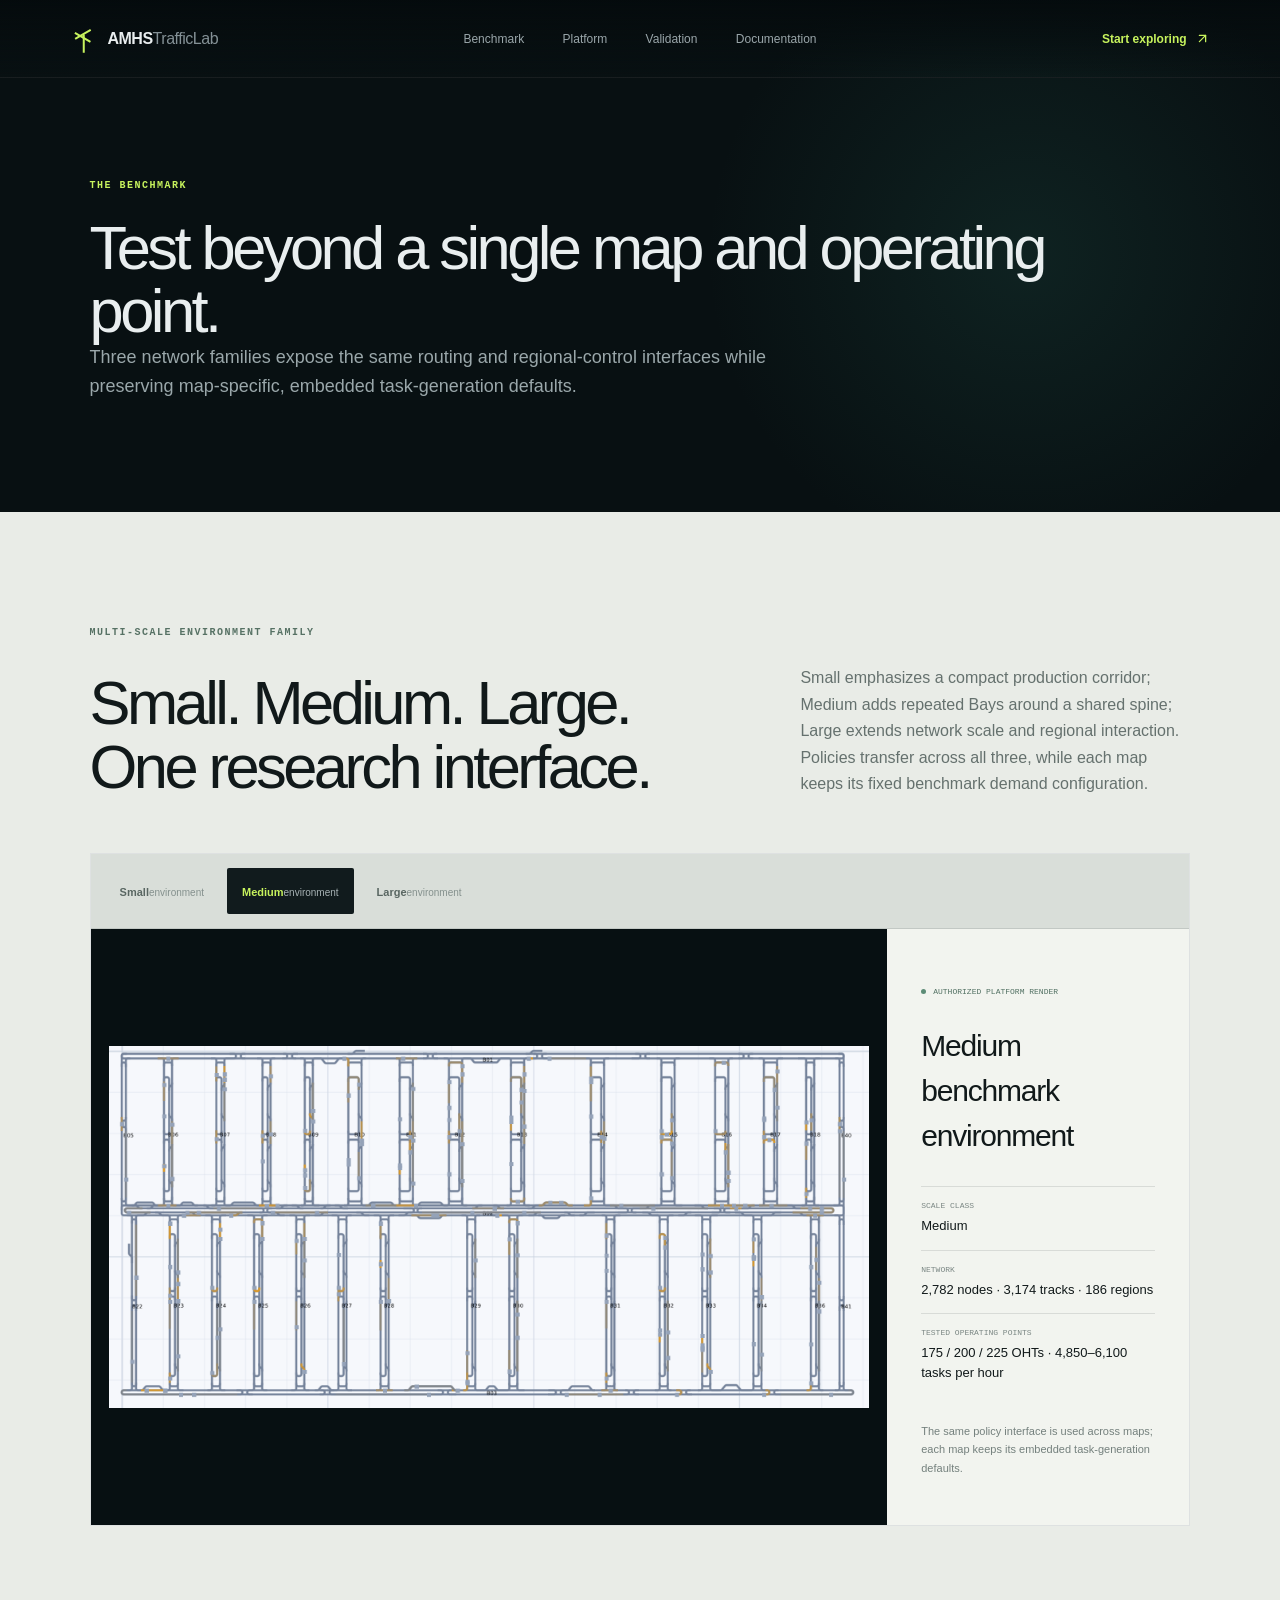
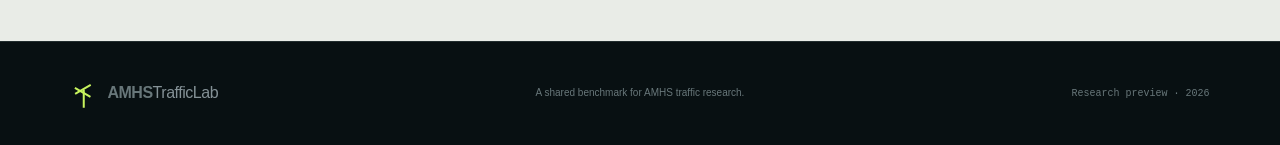
==== benchmark/index.html @ 3547feb3 "Initial anonymous release" ====
<!DOCTYPE html><html lang="en"><head><meta charSet="utf-8"/><meta name="viewport" content="width=device-width, initial-scale=1"/><link rel="stylesheet" href="/_next/static/css/index.Dm42yth0.css" data-rsc-css-href="/_next/static/css/index.Dm42yth0.css" data-precedence="vite-rsc/importer-resources"/><link rel="modulepreload" fetchPriority="low" href="/_next/static/chunks/index-DmG99GUo.js"/><script src="/_next/static/chunks/rolldown-runtime-C60lm6uB.js" type="module" async=""></script><script src="/_next/static/chunks/framework-D_rUT4EX.js" type="module" async=""></script><link rel="modulepreload" href="/_next/static/chunks/layout-segment-context-IRfLSpSF.js" crossorigin=""/><link rel="modulepreload" href="/_next/static/chunks/Icon-Bo9jbUr1.js" crossorigin=""/><link rel="modulepreload" href="/_next/static/chunks/interactive-lab-C7HkM-vl.js" crossorigin=""/><link rel="modulepreload" href="/_next/static/chunks/image-m_x2Qp06.js" crossorigin=""/><title>Benchmark Maps — AMHSTrafficLab</title><meta name="description" content="Explore AMHSTrafficLab benchmark maps at small, medium, and large scales."/><meta property="og:title" content="AMHSTrafficLab — Industrial Benchmark for Intelligent Material Flow"/><meta property="og:description" content="Develop and evaluate routing and regional flow-control methods across realistic, multi-scale AMHS traffic environments."/><meta property="og:type" content="website"/><meta property="og:image" content="https://amhstrafficlab.github.io/og.png"/><meta property="og:image:width" content="1734"/><meta property="og:image:height" content="907"/><meta property="og:image:alt" content="AMHSTrafficLab rail-network benchmark"/><meta name="twitter:card" content="summary_large_image"/><meta name="twitter:title" content="AMHSTrafficLab — Industrial Benchmark for Intelligent Material Flow"/><meta name="twitter:description" content="Develop and evaluate routing and regional flow-control methods across realistic, multi-scale AMHS traffic environments."/><meta name="twitter:image" content="https://amhstrafficlab.github.io/og.png"/><script>Object.assign(((self[Symbol.for("vinext.navigationRuntime")]??={bootstrap:{routeManifest:null},functions:{}}).bootstrap.rsc??={rsc:[]}),{params:{},nav:{"pathname":"/benchmark","searchParams":[]}})</script><link rel="modulepreload" href="/_next/static/chunks/index-DmG99GUo.js" />
</head><body><header class="site-header"><a class="brand" href="/" aria-label="AMHSTrafficLab home"><span class="brand-mark" aria-hidden="true"><span></span><span></span><span></span></span><span>AMHS<span class="brand-light">TrafficLab</span></span></a><nav class="nav-links" aria-label="Main navigation"><a href="/benchmark">Benchmark</a><a href="/platform">Platform</a><a href="/validation">Validation</a><a href="/docs">Documentation</a></nav><a class="header-cta" href="/docs">Start exploring <svg xmlns="http://www.w3.org/2000/svg" width="15" height="15" viewBox="0 0 24 24" fill="none" stroke="currentColor" stroke-width="2" stroke-linecap="round" stroke-linejoin="round" class="lucide lucide-arrow-up-right" aria-hidden="true"><path d="M7 7h10v10"></path><path d="M7 17 17 7"></path></svg></a></header><main><section class="page-hero"><div class="section-label lime">THE BENCHMARK</div><h1>Test beyond a single map and operating point.</h1><p>Three network families expose the same routing and regional-control interfaces while preserving map-specific, embedded task-generation defaults.</p></section><section class="map-section light-section"><div class="section-label">MULTI-SCALE ENVIRONMENT FAMILY</div><div class="section-heading"><h2>Small. Medium. Large.<br/>One research interface.</h2><p>Small emphasizes a compact production corridor; Medium adds repeated Bays around a shared spine; Large extends network scale and regional interaction. Policies transfer across all three, while each map keeps its fixed benchmark demand configuration.</p></div><div class="interactive-shell map-explorer" id="map-explorer"><div class="module-tabs" role="tablist" aria-label="Benchmark environment scale"><button type="button" class="" aria-pressed="false"><b>Small</b><span>environment</span></button><button type="button" class="is-active" aria-pressed="true"><b>Medium</b><span>environment</span></button><button type="button" class="" aria-pressed="false"><b>Large</b><span>environment</span></button></div><div class="map-stage"><div class="evidence-image benchmark-map-image"><img src="/references/medium-map.png" alt="Medium benchmark environment rendered by AMHSTrafficLab" width="1908" height="910" loading="eager" fetchPriority="high" decoding="async" data-nimg="1"/></div><div class="map-stage-info"><span class="live-chip"><i></i> Authorized platform render</span><h3>Medium benchmark environment</h3><dl><div><dt>Scale class</dt><dd>Medium</dd></div><div><dt>Network</dt><dd>2,782 nodes · 3,174 tracks · 186 regions</dd></div><div><dt>Tested operating points</dt><dd>175 / 200 / 225 OHTs · 4,850–6,100 tasks per hour</dd></div></dl><p>The same policy interface is used across maps; each map keeps its embedded task-generation defaults.</p></div></div></div></section></main><footer class="site-footer"><a class="brand" href="/" aria-label="AMHSTrafficLab home"><span class="brand-mark" aria-hidden="true"><span></span><span></span><span></span></span><span>AMHS<span class="brand-light">TrafficLab</span></span></a><p>A shared benchmark for AMHS traffic research.</p><span>Research preview · 2026</span></footer><script type="module" src="/_next/static/chunks/index-DmG99GUo.js" id="_R_" async=""></script><script>((self[Symbol.for("vinext.navigationRuntime")]??={bootstrap:{routeManifest:null},functions:{}}).bootstrap.rsc??={rsc:[]}).rsc.push("0:{\"page:/benchmark\":\"$L1\",\"layout:/\":\"$L2\",\"route:/benchmark\":\"$L3\",\"__route\":\"route:/benchmark\",\"__interceptionContext\":null,\"__layoutIds\":[\"layout:/\"],\"__rootLayout\":\"/\",\"__bfcacheSegmentIdentities\":{\"layout:/\":\"[\\\"layout\\\",\\\"layout:/\\\",\\\"root-boundary:/\\\",\\\"\\\"]\",\"page:/benchmark\":\"[\\\"page\\\",\\\"page:/benchmark\\\",\\\"root-boundary:/\\\",\\\"[\\\\\\\"benchmark\\\\\\\"]\\\"]\"},\"__srcPage\":[\"benchmark\",\"page\"],\"__layoutFlags\":{\"layout:/\":\"s\"},\"__artifactCompatibility\":{\"schemaVersion\":1,\"graphVersion\":\"app-route-graph:4c31f4e0f9e33138\",\"deploymentVersion\":\"770fc733-fc7d-45d7-9b82-72227a09e01b\",\"appElementsSchemaVersion\":1,\"rscPayloadSchemaVersion\":1,\"rootBoundaryId\":\"/\",\"renderEpoch\":null}}\n")</script><script>((self[Symbol.for("vinext.navigationRuntime")]??={bootstrap:{routeManifest:null},functions:{}}).bootstrap.rsc??={rsc:[]}).rsc.push("4:I[\"8c0f216c4604\",[],\"Children\",1]\n")</script><script>((self[Symbol.for("vinext.navigationRuntime")]??={bootstrap:{routeManifest:null},functions:{}}).bootstrap.rsc??={rsc:[]}).rsc.push("5:I[\"593f344dc510\",[],\"GlobalErrorBoundary\",1]\n")</script><script>((self[Symbol.for("vinext.navigationRuntime")]??={bootstrap:{routeManifest:null},functions:{}}).bootstrap.rsc??={rsc:[]}).rsc.push("6:I[\"0b874ad30386\",[],\"default\",1]\n")</script><script>((self[Symbol.for("vinext.navigationRuntime")]??={bootstrap:{routeManifest:null},functions:{}}).bootstrap.rsc??={rsc:[]}).rsc.push("7:I[\"593f344dc510\",[],\"ErrorBoundary\",1]\n")</script><script>((self[Symbol.for("vinext.navigationRuntime")]??={bootstrap:{routeManifest:null},functions:{}}).bootstrap.rsc??={rsc:[]}).rsc.push("8:I[\"15c18cfaeeff\",[],\"LayoutSegmentProvider\",1]\n")</script><script>((self[Symbol.for("vinext.navigationRuntime")]??={bootstrap:{routeManifest:null},functions:{}}).bootstrap.rsc??={rsc:[]}).rsc.push("9:I[\"8c0f216c4604\",[],\"Slot\",1]\n")</script><script>((self[Symbol.for("vinext.navigationRuntime")]??={bootstrap:{routeManifest:null},functions:{}}).bootstrap.rsc??={rsc:[]}).rsc.push("a:I[\"593f344dc510\",[],\"NotFoundBoundary\",1]\n")</script><script>((self[Symbol.for("vinext.navigationRuntime")]??={bootstrap:{routeManifest:null},functions:{}}).bootstrap.rsc??={rsc:[]}).rsc.push("b:I[\"9276801271d6\",[],\"AppRouterScrollTarget\",1]\n")</script><script>((self[Symbol.for("vinext.navigationRuntime")]??={bootstrap:{routeManifest:null},functions:{}}).bootstrap.rsc??={rsc:[]}).rsc.push("c:I[\"593f344dc510\",[],\"RedirectBoundary\",1]\n")</script><script>((self[Symbol.for("vinext.navigationRuntime")]??={bootstrap:{routeManifest:null},functions:{}}).bootstrap.rsc??={rsc:[]}).rsc.push(":HL[\"/_next/static/css/index.Dm42yth0.css\",\"style\"     ]\n")</script><script>((self[Symbol.for("vinext.navigationRuntime")]??={bootstrap:{routeManifest:null},functions:{}}).bootstrap.rsc??={rsc:[]}).rsc.push("2:[[[\"$\",\"link\",\"css:/_next/static/css/index.Dm42yth0.css\",{\"rel\":\"stylesheet\",\"precedence\":\"vite-rsc/importer-resources\",\"href\":\"/_next/static/css/index.Dm42yth0.css\",\"data-rsc-css-href\":\"/_next/static/css/index.Dm42yth0.css\"}],\"$undefined\"],[\"$\",\"html\",null,{\"lang\":\"en\",\"children\":[\"$\",\"body\",null,{\"children\":[\"$\",\"$L4\",null,{}]}]}]]\n")</script><script>((self[Symbol.for("vinext.navigationRuntime")]??={bootstrap:{routeManifest:null},functions:{}}).bootstrap.rsc??={rsc:[]}).rsc.push("3:[[[\"$\",\"meta\",null,{\"charSet\":\"utf-8\"}],[[\"$\",\"title\",\"0\",{\"children\":\"Benchmark Maps — AMHSTrafficLab\"}],[\"$\",\"meta\",\"1\",{\"name\":\"description\",\"content\":\"Explore AMHSTrafficLab benchmark maps at small, medium, and large scales.\"}],[\"$\",\"meta\",\"2\",{\"property\":\"og:title\",\"content\":\"AMHSTrafficLab — Industrial Benchmark for Intelligent Material Flow\"}],[\"$\",\"meta\",\"3\",{\"property\":\"og:description\",\"content\":\"Develop and evaluate routing and regional flow-control methods across realistic, multi-scale AMHS traffic environments.\"}],[\"$\",\"meta\",\"4\",{\"property\":\"og:type\",\"content\":\"website\"}],[\"$\",\"meta\",\"5\",{\"property\":\"og:image\",\"content\":\"https://amhstrafficlab.github.io/og.png\"}],[\"$\",\"meta\",\"6\",{\"property\":\"og:image:width\",\"content\":\"1734\"}],[\"$\",\"meta\",\"7\",{\"property\":\"og:image:height\",\"content\":\"907\"}],[\"$\",\"meta\",\"8\",{\"property\":\"og:image:alt\",\"content\":\"AMHSTrafficLab rail-network benchmark\"}],[\"$\",\"meta\",\"9\",{\"name\":\"twitter:card\",\"content\":\"summary_large_image\"}],[\"$\",\"meta\",\"10\",{\"name\":\"twitter:title\",\"content\":\"AMHSTrafficLab — Industrial Benchmark for Intelligent Material Flow\"}],[\"$\",\"meta\",\"11\",{\"name\":\"twitter:description\",\"content\":\"Develop and evaluate routing and regional flow-control methods across realistic, multi-scale AMHS traffic environments.\"}],[\"$\",\"meta\",\"12\",{\"name\":\"twitter:image\",\"content\":\"https://amhstrafficlab.github.io/og.png\"}]],[[\"$\",\"meta\",\"0\",{\"name\":\"viewport\",\"content\":\"width=device-width, initial-scale=1\"}]]],[\"$\",\"$L5\",null,{\"fallback\":\"$6\",\"children\":[\"$\",\"$L7\",null,{\"fallback\":\"$6\",\"children\":[\"$\",\"$L8\",null,{\"providerId\":\"layout:/\",\"segmentMap\":{\"children\":[\"benchmark\"]},\"children\":[\"$\",\"$L9\",null,{\"id\":\"layout:/\",\"parallelSlots\":\"$undefined\",\"children\":[\"$\",\"$La\",null,{\"resetKey\":\"benchmark\",\"fallback\":[[\"$\",\"title\",null,{\"children\":\"404: This page could not be found.\"}],[\"$\",\"div\",null,{\"style\":{\"fontFamily\":\"system-ui,\\\"Segoe UI\\\",Roboto,Helvetica,Arial,sans-serif,\\\"Apple Color Emoji\\\",\\\"Segoe UI Emoji\\\"\",\"height\":\"100vh\",\"textAlign\":\"center\",\"display\":\"flex\",\"flexDirection\":\"column\",\"alignItems\":\"center\",\"justifyContent\":\"center\"},\"children\":[\"$\",\"div\",null,{\"children\":[[\"$\",\"style\",null,{\"dangerouslySetInnerHTML\":{\"__html\":\"body{color:#000;background:#fff;margin:0}.next-error-h1{border-right:1px solid rgba(0,0,0,.3)}@media (prefers-color-scheme:dark){body{color:#fff;background:#000}.next-error-h1{border-right:1px solid rgba(255,255,255,.3)}}\"}}],[\"$\",\"h1\",null,{\"className\":\"next-error-h1\",\"style\":{\"display\":\"inline-block\",\"margin\":\"0 20px 0 0\",\"padding\":\"0 23px 0 0\",\"fontSize\":24,\"fontWeight\":500,\"verticalAlign\":\"top\",\"lineHeight\":\"49px\"},\"children\":404}],[\"$\",\"div\",null,{\"style\":{\"display\":\"inline-block\"},\"children\":[\"$\",\"h2\",null,{\"style\":{\"fontSize\":14,\"fontWeight\":400,\"lineHeight\":\"49px\",\"margin\":0},\"children\":\"This page could not be found.\"}]}]]}]}]],\"children\":[\"$\",\"$Lb\",null,{\"children\":[\"$\",\"$Lc\",null,{\"children\":[[\"$\",\"$L8\",null,{\"providerId\":\"page:/benchmark\",\"segmentMap\":{\"children\":[\"__PAGE__\"]},\"children\":[\"$\",\"$L9\",null,{\"id\":\"page:/benchmark\"}]}],null]}]}]}]}]}]}]}],null,null]\n")</script><script>((self[Symbol.for("vinext.navigationRuntime")]??={bootstrap:{routeManifest:null},functions:{}}).bootstrap.rsc??={rsc:[]}).rsc.push("d:I[\"339f946bc456\",[],\"default\",1]\n")</script><script>((self[Symbol.for("vinext.navigationRuntime")]??={bootstrap:{routeManifest:null},functions:{}}).bootstrap.rsc??={rsc:[]}).rsc.push("e:I[\"348f85c430ed\",[],\"MapExplorer\",1]\n")</script><script>((self[Symbol.for("vinext.navigationRuntime")]??={bootstrap:{routeManifest:null},functions:{}}).bootstrap.rsc??={rsc:[]}).rsc.push("1:[[\"$\",\"header\",null,{\"className\":\"site-header\",\"children\":[[\"$\",\"a\",null,{\"className\":\"brand\",\"href\":\"/\",\"aria-label\":\"AMHSTrafficLab home\",\"children\":[[\"$\",\"span\",null,{\"className\":\"brand-mark\",\"aria-hidden\":\"true\",\"children\":[[\"$\",\"span\",null,{}],[\"$\",\"span\",null,{}],[\"$\",\"span\",null,{}]]}],[\"$\",\"span\",null,{\"children\":[\"AMHS\",[\"$\",\"span\",null,{\"className\":\"brand-light\",\"children\":\"TrafficLab\"}]]}]]}],[\"$\",\"nav\",null,{\"className\":\"nav-links\",\"aria-label\":\"Main navigation\",\"children\":[[\"$\",\"a\",\"/benchmark\",{\"href\":\"/benchmark\",\"children\":\"Benchmark\"}],[\"$\",\"a\",\"/platform\",{\"href\":\"/platform\",\"children\":\"Platform\"}],[\"$\",\"a\",\"/validation\",{\"href\":\"/validation\",\"children\":\"Validation\"}],[\"$\",\"a\",\"/docs\",{\"href\":\"/docs\",\"children\":\"Documentation\"}]]}],[\"$\",\"a\",null,{\"className\":\"header-cta\",\"href\":\"/docs\",\"children\":[\"Start exploring \",[\"$\",\"$Ld\",null,{\"ref\":\"$undefined\",\"iconNode\":[[\"path\",{\"d\":\"M7 7h10v10\",\"key\":\"1tivn9\"}],[\"path\",{\"d\":\"M7 17 17 7\",\"key\":\"1vkiza\"}]],\"className\":\"lucide-arrow-up-right\",\"size\":15}]]}]]}],[\"$\",\"main\",null,{\"children\":[[\"$\",\"section\",null,{\"className\":\"page-hero\",\"children\":[[\"$\",\"div\",null,{\"className\":\"section-label lime\",\"children\":\"THE BENCHMARK\"}],[\"$\",\"h1\",null,{\"children\":\"Test beyond a single map and operating point.\"}],[\"$\",\"p\",null,{\"children\":\"Three network families expose the same routing and regional-control interfaces while preserving map-specific, embedded task-generation defaults.\"}]]}],[\"$\",\"section\",null,{\"className\":\"map-section light-section\",\"children\":[[\"$\",\"div\",null,{\"className\":\"section-label\",\"children\":\"MULTI-SCALE ENVIRONMENT FAMILY\"}],[\"$\",\"div\",null,{\"className\":\"section-heading\",\"children\":[[\"$\",\"h2\",null,{\"children\":[\"Small. Medium. Large.\",[\"$\",\"br\",null,{}],\"One research interface.\"]}],[\"$\",\"p\",null,{\"children\":\"Small emphasizes a compact production corridor; Medium adds repeated Bays around a shared spine; Large extends network scale and regional interaction. Policies transfer across all three, while each map keeps its fixed benchmark demand configuration.\"}]]}],[\"$\",\"$Le\",null,{}]]}]]}],[\"$\",\"footer\",null,{\"className\":\"site-footer\",\"children\":[[\"$\",\"a\",null,{\"className\":\"brand\",\"href\":\"/\",\"aria-label\":\"AMHSTrafficLab home\",\"children\":[[\"$\",\"span\",null,{\"className\":\"brand-mark\",\"aria-hidden\":\"true\",\"children\":[[\"$\",\"span\",null,{}],[\"$\",\"span\",null,{}],[\"$\",\"span\",null,{}]]}],[\"$\",\"span\",null,{\"children\":[\"AMHS\",[\"$\",\"span\",null,{\"className\":\"brand-light\",\"children\":\"TrafficLab\"}]]}]]}],[\"$\",\"p\",null,{\"children\":\"A shared benchmark for AMHS traffic research.\"}],[\"$\",\"span\",null,{\"children\":\"Research preview · 2026\"}]]}]]\n")</script><script>Object.assign(((self[Symbol.for("vinext.navigationRuntime")]??={bootstrap:{routeManifest:null},functions:{}}).bootstrap.rsc??={rsc:[]}),{"initialCacheKind":"static"});((self[Symbol.for("vinext.navigationRuntime")]??={bootstrap:{routeManifest:null},functions:{}}).bootstrap.rsc??={rsc:[]}).done=true</script></body></html>
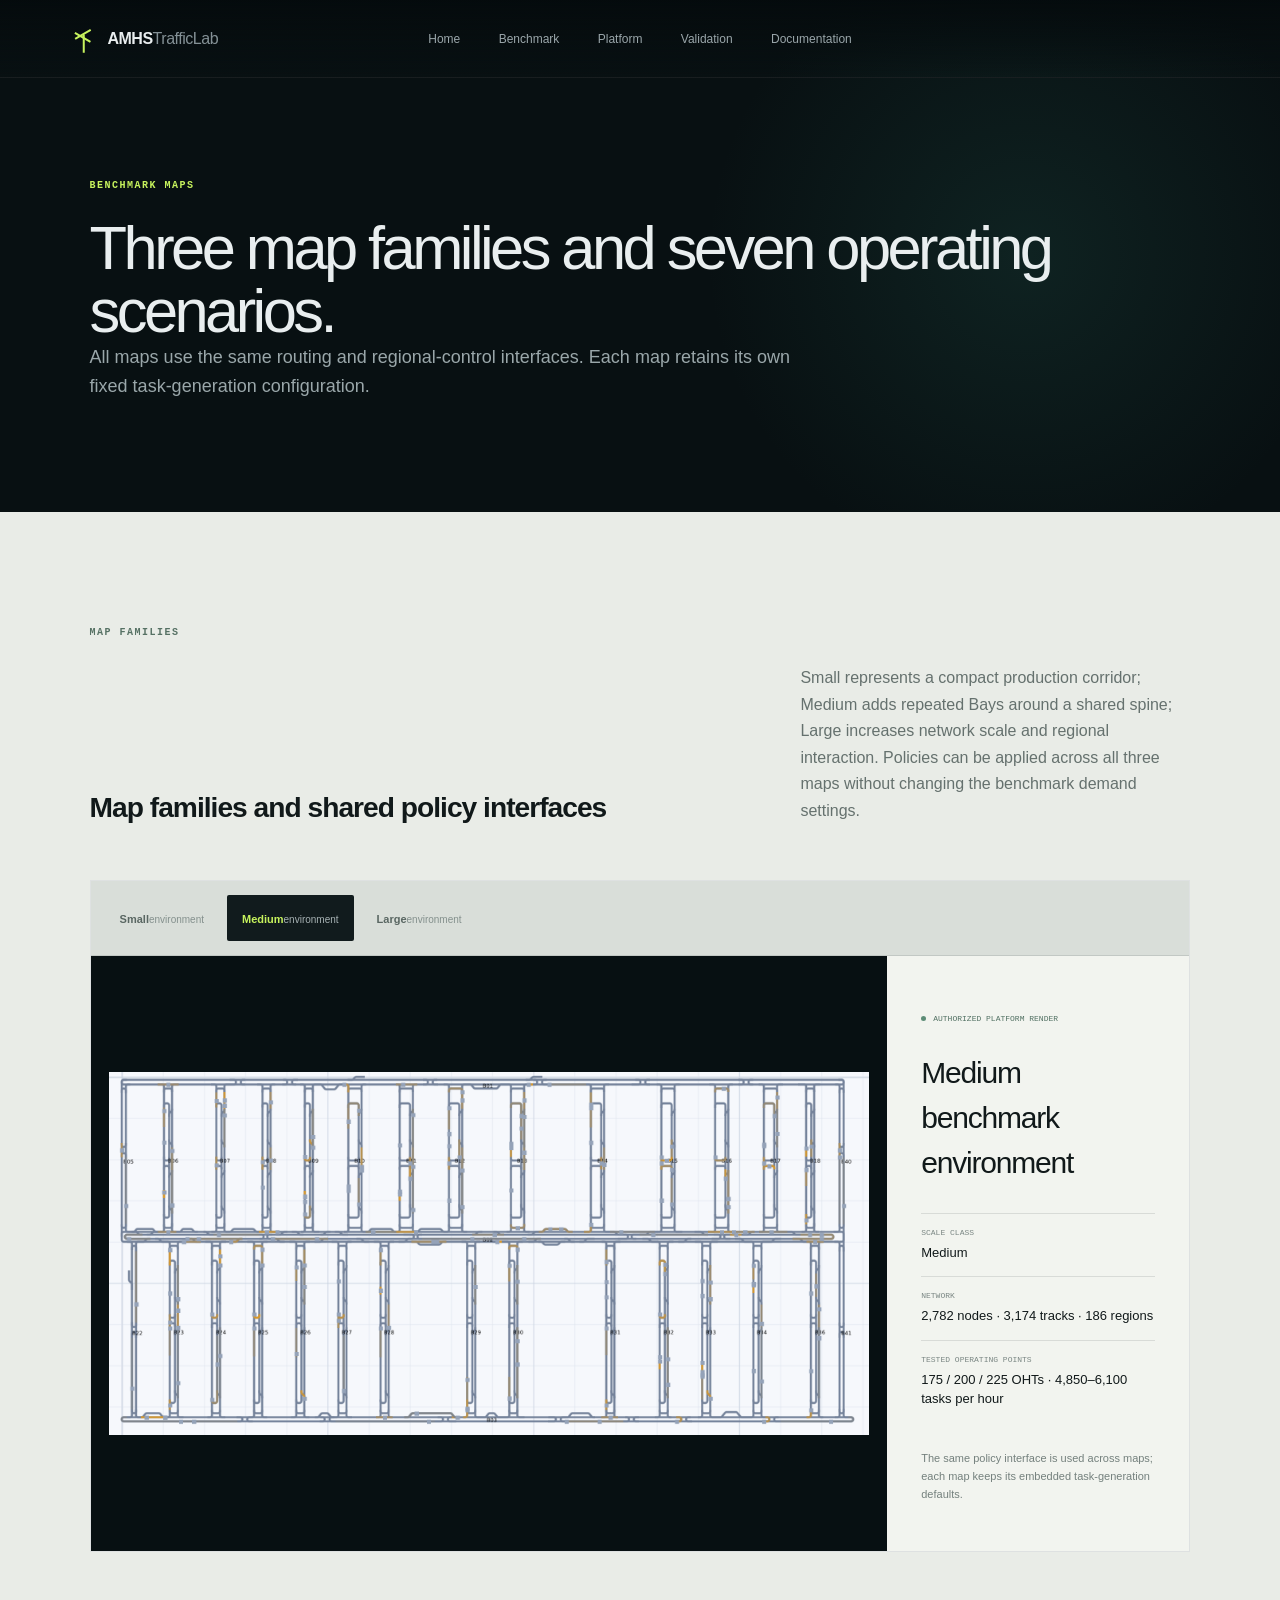
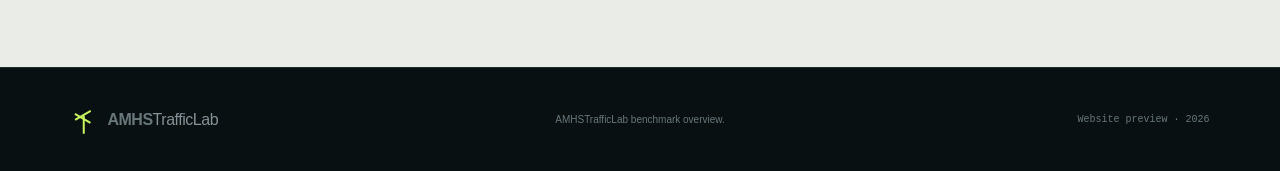
==== commit ad0c2922: "Initial anonymous release" ====
--- a/benchmark/index.html
+++ b/benchmark/index.html
@@ -1,2 +1,2 @@
-<!DOCTYPE html><html lang="en"><head><meta charSet="utf-8"/><meta name="viewport" content="width=device-width, initial-scale=1"/><link rel="stylesheet" href="/_next/static/css/index.Dm42yth0.css" data-rsc-css-href="/_next/static/css/index.Dm42yth0.css" data-precedence="vite-rsc/importer-resources"/><link rel="modulepreload" fetchPriority="low" href="/_next/static/chunks/index-DmG99GUo.js"/><script src="/_next/static/chunks/rolldown-runtime-C60lm6uB.js" type="module" async=""></script><script src="/_next/static/chunks/framework-D_rUT4EX.js" type="module" async=""></script><link rel="modulepreload" href="/_next/static/chunks/layout-segment-context-IRfLSpSF.js" crossorigin=""/><link rel="modulepreload" href="/_next/static/chunks/Icon-Bo9jbUr1.js" crossorigin=""/><link rel="modulepreload" href="/_next/static/chunks/interactive-lab-C7HkM-vl.js" crossorigin=""/><link rel="modulepreload" href="/_next/static/chunks/image-m_x2Qp06.js" crossorigin=""/><title>Benchmark Maps — AMHSTrafficLab</title><meta name="description" content="Explore AMHSTrafficLab benchmark maps at small, medium, and large scales."/><meta property="og:title" content="AMHSTrafficLab — Industrial Benchmark for Intelligent Material Flow"/><meta property="og:description" content="Develop and evaluate routing and regional flow-control methods across realistic, multi-scale AMHS traffic environments."/><meta property="og:type" content="website"/><meta property="og:image" content="https://amhstrafficlab.github.io/og.png"/><meta property="og:image:width" content="1734"/><meta property="og:image:height" content="907"/><meta property="og:image:alt" content="AMHSTrafficLab rail-network benchmark"/><meta name="twitter:card" content="summary_large_image"/><meta name="twitter:title" content="AMHSTrafficLab — Industrial Benchmark for Intelligent Material Flow"/><meta name="twitter:description" content="Develop and evaluate routing and regional flow-control methods across realistic, multi-scale AMHS traffic environments."/><meta name="twitter:image" content="https://amhstrafficlab.github.io/og.png"/><script>Object.assign(((self[Symbol.for("vinext.navigationRuntime")]??={bootstrap:{routeManifest:null},functions:{}}).bootstrap.rsc??={rsc:[]}),{params:{},nav:{"pathname":"/benchmark","searchParams":[]}})</script><link rel="modulepreload" href="/_next/static/chunks/index-DmG99GUo.js" />
-</head><body><header class="site-header"><a class="brand" href="/" aria-label="AMHSTrafficLab home"><span class="brand-mark" aria-hidden="true"><span></span><span></span><span></span></span><span>AMHS<span class="brand-light">TrafficLab</span></span></a><nav class="nav-links" aria-label="Main navigation"><a href="/benchmark">Benchmark</a><a href="/platform">Platform</a><a href="/validation">Validation</a><a href="/docs">Documentation</a></nav><a class="header-cta" href="/docs">Start exploring <svg xmlns="http://www.w3.org/2000/svg" width="15" height="15" viewBox="0 0 24 24" fill="none" stroke="currentColor" stroke-width="2" stroke-linecap="round" stroke-linejoin="round" class="lucide lucide-arrow-up-right" aria-hidden="true"><path d="M7 7h10v10"></path><path d="M7 17 17 7"></path></svg></a></header><main><section class="page-hero"><div class="section-label lime">THE BENCHMARK</div><h1>Test beyond a single map and operating point.</h1><p>Three network families expose the same routing and regional-control interfaces while preserving map-specific, embedded task-generation defaults.</p></section><section class="map-section light-section"><div class="section-label">MULTI-SCALE ENVIRONMENT FAMILY</div><div class="section-heading"><h2>Small. Medium. Large.<br/>One research interface.</h2><p>Small emphasizes a compact production corridor; Medium adds repeated Bays around a shared spine; Large extends network scale and regional interaction. Policies transfer across all three, while each map keeps its fixed benchmark demand configuration.</p></div><div class="interactive-shell map-explorer" id="map-explorer"><div class="module-tabs" role="tablist" aria-label="Benchmark environment scale"><button type="button" class="" aria-pressed="false"><b>Small</b><span>environment</span></button><button type="button" class="is-active" aria-pressed="true"><b>Medium</b><span>environment</span></button><button type="button" class="" aria-pressed="false"><b>Large</b><span>environment</span></button></div><div class="map-stage"><div class="evidence-image benchmark-map-image"><img src="/references/medium-map.png" alt="Medium benchmark environment rendered by AMHSTrafficLab" width="1908" height="910" loading="eager" fetchPriority="high" decoding="async" data-nimg="1"/></div><div class="map-stage-info"><span class="live-chip"><i></i> Authorized platform render</span><h3>Medium benchmark environment</h3><dl><div><dt>Scale class</dt><dd>Medium</dd></div><div><dt>Network</dt><dd>2,782 nodes · 3,174 tracks · 186 regions</dd></div><div><dt>Tested operating points</dt><dd>175 / 200 / 225 OHTs · 4,850–6,100 tasks per hour</dd></div></dl><p>The same policy interface is used across maps; each map keeps its embedded task-generation defaults.</p></div></div></div></section></main><footer class="site-footer"><a class="brand" href="/" aria-label="AMHSTrafficLab home"><span class="brand-mark" aria-hidden="true"><span></span><span></span><span></span></span><span>AMHS<span class="brand-light">TrafficLab</span></span></a><p>A shared benchmark for AMHS traffic research.</p><span>Research preview · 2026</span></footer><script type="module" src="/_next/static/chunks/index-DmG99GUo.js" id="_R_" async=""></script><script>((self[Symbol.for("vinext.navigationRuntime")]??={bootstrap:{routeManifest:null},functions:{}}).bootstrap.rsc??={rsc:[]}).rsc.push("0:{\"page:/benchmark\":\"$L1\",\"layout:/\":\"$L2\",\"route:/benchmark\":\"$L3\",\"__route\":\"route:/benchmark\",\"__interceptionContext\":null,\"__layoutIds\":[\"layout:/\"],\"__rootLayout\":\"/\",\"__bfcacheSegmentIdentities\":{\"layout:/\":\"[\\\"layout\\\",\\\"layout:/\\\",\\\"root-boundary:/\\\",\\\"\\\"]\",\"page:/benchmark\":\"[\\\"page\\\",\\\"page:/benchmark\\\",\\\"root-boundary:/\\\",\\\"[\\\\\\\"benchmark\\\\\\\"]\\\"]\"},\"__srcPage\":[\"benchmark\",\"page\"],\"__layoutFlags\":{\"layout:/\":\"s\"},\"__artifactCompatibility\":{\"schemaVersion\":1,\"graphVersion\":\"app-route-graph:4c31f4e0f9e33138\",\"deploymentVersion\":\"770fc733-fc7d-45d7-9b82-72227a09e01b\",\"appElementsSchemaVersion\":1,\"rscPayloadSchemaVersion\":1,\"rootBoundaryId\":\"/\",\"renderEpoch\":null}}\n")</script><script>((self[Symbol.for("vinext.navigationRuntime")]??={bootstrap:{routeManifest:null},functions:{}}).bootstrap.rsc??={rsc:[]}).rsc.push("4:I[\"8c0f216c4604\",[],\"Children\",1]\n")</script><script>((self[Symbol.for("vinext.navigationRuntime")]??={bootstrap:{routeManifest:null},functions:{}}).bootstrap.rsc??={rsc:[]}).rsc.push("5:I[\"593f344dc510\",[],\"GlobalErrorBoundary\",1]\n")</script><script>((self[Symbol.for("vinext.navigationRuntime")]??={bootstrap:{routeManifest:null},functions:{}}).bootstrap.rsc??={rsc:[]}).rsc.push("6:I[\"0b874ad30386\",[],\"default\",1]\n")</script><script>((self[Symbol.for("vinext.navigationRuntime")]??={bootstrap:{routeManifest:null},functions:{}}).bootstrap.rsc??={rsc:[]}).rsc.push("7:I[\"593f344dc510\",[],\"ErrorBoundary\",1]\n")</script><script>((self[Symbol.for("vinext.navigationRuntime")]??={bootstrap:{routeManifest:null},functions:{}}).bootstrap.rsc??={rsc:[]}).rsc.push("8:I[\"15c18cfaeeff\",[],\"LayoutSegmentProvider\",1]\n")</script><script>((self[Symbol.for("vinext.navigationRuntime")]??={bootstrap:{routeManifest:null},functions:{}}).bootstrap.rsc??={rsc:[]}).rsc.push("9:I[\"8c0f216c4604\",[],\"Slot\",1]\n")</script><script>((self[Symbol.for("vinext.navigationRuntime")]??={bootstrap:{routeManifest:null},functions:{}}).bootstrap.rsc??={rsc:[]}).rsc.push("a:I[\"593f344dc510\",[],\"NotFoundBoundary\",1]\n")</script><script>((self[Symbol.for("vinext.navigationRuntime")]??={bootstrap:{routeManifest:null},functions:{}}).bootstrap.rsc??={rsc:[]}).rsc.push("b:I[\"9276801271d6\",[],\"AppRouterScrollTarget\",1]\n")</script><script>((self[Symbol.for("vinext.navigationRuntime")]??={bootstrap:{routeManifest:null},functions:{}}).bootstrap.rsc??={rsc:[]}).rsc.push("c:I[\"593f344dc510\",[],\"RedirectBoundary\",1]\n")</script><script>((self[Symbol.for("vinext.navigationRuntime")]??={bootstrap:{routeManifest:null},functions:{}}).bootstrap.rsc??={rsc:[]}).rsc.push(":HL[\"/_next/static/css/index.Dm42yth0.css\",\"style\"     ]\n")</script><script>((self[Symbol.for("vinext.navigationRuntime")]??={bootstrap:{routeManifest:null},functions:{}}).bootstrap.rsc??={rsc:[]}).rsc.push("2:[[[\"$\",\"link\",\"css:/_next/static/css/index.Dm42yth0.css\",{\"rel\":\"stylesheet\",\"precedence\":\"vite-rsc/importer-resources\",\"href\":\"/_next/static/css/index.Dm42yth0.css\",\"data-rsc-css-href\":\"/_next/static/css/index.Dm42yth0.css\"}],\"$undefined\"],[\"$\",\"html\",null,{\"lang\":\"en\",\"children\":[\"$\",\"body\",null,{\"children\":[\"$\",\"$L4\",null,{}]}]}]]\n")</script><script>((self[Symbol.for("vinext.navigationRuntime")]??={bootstrap:{routeManifest:null},functions:{}}).bootstrap.rsc??={rsc:[]}).rsc.push("3:[[[\"$\",\"meta\",null,{\"charSet\":\"utf-8\"}],[[\"$\",\"title\",\"0\",{\"children\":\"Benchmark Maps — AMHSTrafficLab\"}],[\"$\",\"meta\",\"1\",{\"name\":\"description\",\"content\":\"Explore AMHSTrafficLab benchmark maps at small, medium, and large scales.\"}],[\"$\",\"meta\",\"2\",{\"property\":\"og:title\",\"content\":\"AMHSTrafficLab — Industrial Benchmark for Intelligent Material Flow\"}],[\"$\",\"meta\",\"3\",{\"property\":\"og:description\",\"content\":\"Develop and evaluate routing and regional flow-control methods across realistic, multi-scale AMHS traffic environments.\"}],[\"$\",\"meta\",\"4\",{\"property\":\"og:type\",\"content\":\"website\"}],[\"$\",\"meta\",\"5\",{\"property\":\"og:image\",\"content\":\"https://amhstrafficlab.github.io/og.png\"}],[\"$\",\"meta\",\"6\",{\"property\":\"og:image:width\",\"content\":\"1734\"}],[\"$\",\"meta\",\"7\",{\"property\":\"og:image:height\",\"content\":\"907\"}],[\"$\",\"meta\",\"8\",{\"property\":\"og:image:alt\",\"content\":\"AMHSTrafficLab rail-network benchmark\"}],[\"$\",\"meta\",\"9\",{\"name\":\"twitter:card\",\"content\":\"summary_large_image\"}],[\"$\",\"meta\",\"10\",{\"name\":\"twitter:title\",\"content\":\"AMHSTrafficLab — Industrial Benchmark for Intelligent Material Flow\"}],[\"$\",\"meta\",\"11\",{\"name\":\"twitter:description\",\"content\":\"Develop and evaluate routing and regional flow-control methods across realistic, multi-scale AMHS traffic environments.\"}],[\"$\",\"meta\",\"12\",{\"name\":\"twitter:image\",\"content\":\"https://amhstrafficlab.github.io/og.png\"}]],[[\"$\",\"meta\",\"0\",{\"name\":\"viewport\",\"content\":\"width=device-width, initial-scale=1\"}]]],[\"$\",\"$L5\",null,{\"fallback\":\"$6\",\"children\":[\"$\",\"$L7\",null,{\"fallback\":\"$6\",\"children\":[\"$\",\"$L8\",null,{\"providerId\":\"layout:/\",\"segmentMap\":{\"children\":[\"benchmark\"]},\"children\":[\"$\",\"$L9\",null,{\"id\":\"layout:/\",\"parallelSlots\":\"$undefined\",\"children\":[\"$\",\"$La\",null,{\"resetKey\":\"benchmark\",\"fallback\":[[\"$\",\"title\",null,{\"children\":\"404: This page could not be found.\"}],[\"$\",\"div\",null,{\"style\":{\"fontFamily\":\"system-ui,\\\"Segoe UI\\\",Roboto,Helvetica,Arial,sans-serif,\\\"Apple Color Emoji\\\",\\\"Segoe UI Emoji\\\"\",\"height\":\"100vh\",\"textAlign\":\"center\",\"display\":\"flex\",\"flexDirection\":\"column\",\"alignItems\":\"center\",\"justifyContent\":\"center\"},\"children\":[\"$\",\"div\",null,{\"children\":[[\"$\",\"style\",null,{\"dangerouslySetInnerHTML\":{\"__html\":\"body{color:#000;background:#fff;margin:0}.next-error-h1{border-right:1px solid rgba(0,0,0,.3)}@media (prefers-color-scheme:dark){body{color:#fff;background:#000}.next-error-h1{border-right:1px solid rgba(255,255,255,.3)}}\"}}],[\"$\",\"h1\",null,{\"className\":\"next-error-h1\",\"style\":{\"display\":\"inline-block\",\"margin\":\"0 20px 0 0\",\"padding\":\"0 23px 0 0\",\"fontSize\":24,\"fontWeight\":500,\"verticalAlign\":\"top\",\"lineHeight\":\"49px\"},\"children\":404}],[\"$\",\"div\",null,{\"style\":{\"display\":\"inline-block\"},\"children\":[\"$\",\"h2\",null,{\"style\":{\"fontSize\":14,\"fontWeight\":400,\"lineHeight\":\"49px\",\"margin\":0},\"children\":\"This page could not be found.\"}]}]]}]}]],\"children\":[\"$\",\"$Lb\",null,{\"children\":[\"$\",\"$Lc\",null,{\"children\":[[\"$\",\"$L8\",null,{\"providerId\":\"page:/benchmark\",\"segmentMap\":{\"children\":[\"__PAGE__\"]},\"children\":[\"$\",\"$L9\",null,{\"id\":\"page:/benchmark\"}]}],null]}]}]}]}]}]}]}],null,null]\n")</script><script>((self[Symbol.for("vinext.navigationRuntime")]??={bootstrap:{routeManifest:null},functions:{}}).bootstrap.rsc??={rsc:[]}).rsc.push("d:I[\"339f946bc456\",[],\"default\",1]\n")</script><script>((self[Symbol.for("vinext.navigationRuntime")]??={bootstrap:{routeManifest:null},functions:{}}).bootstrap.rsc??={rsc:[]}).rsc.push("e:I[\"348f85c430ed\",[],\"MapExplorer\",1]\n")</script><script>((self[Symbol.for("vinext.navigationRuntime")]??={bootstrap:{routeManifest:null},functions:{}}).bootstrap.rsc??={rsc:[]}).rsc.push("1:[[\"$\",\"header\",null,{\"className\":\"site-header\",\"children\":[[\"$\",\"a\",null,{\"className\":\"brand\",\"href\":\"/\",\"aria-label\":\"AMHSTrafficLab home\",\"children\":[[\"$\",\"span\",null,{\"className\":\"brand-mark\",\"aria-hidden\":\"true\",\"children\":[[\"$\",\"span\",null,{}],[\"$\",\"span\",null,{}],[\"$\",\"span\",null,{}]]}],[\"$\",\"span\",null,{\"children\":[\"AMHS\",[\"$\",\"span\",null,{\"className\":\"brand-light\",\"children\":\"TrafficLab\"}]]}]]}],[\"$\",\"nav\",null,{\"className\":\"nav-links\",\"aria-label\":\"Main navigation\",\"children\":[[\"$\",\"a\",\"/benchmark\",{\"href\":\"/benchmark\",\"children\":\"Benchmark\"}],[\"$\",\"a\",\"/platform\",{\"href\":\"/platform\",\"children\":\"Platform\"}],[\"$\",\"a\",\"/validation\",{\"href\":\"/validation\",\"children\":\"Validation\"}],[\"$\",\"a\",\"/docs\",{\"href\":\"/docs\",\"children\":\"Documentation\"}]]}],[\"$\",\"a\",null,{\"className\":\"header-cta\",\"href\":\"/docs\",\"children\":[\"Start exploring \",[\"$\",\"$Ld\",null,{\"ref\":\"$undefined\",\"iconNode\":[[\"path\",{\"d\":\"M7 7h10v10\",\"key\":\"1tivn9\"}],[\"path\",{\"d\":\"M7 17 17 7\",\"key\":\"1vkiza\"}]],\"className\":\"lucide-arrow-up-right\",\"size\":15}]]}]]}],[\"$\",\"main\",null,{\"children\":[[\"$\",\"section\",null,{\"className\":\"page-hero\",\"children\":[[\"$\",\"div\",null,{\"className\":\"section-label lime\",\"children\":\"THE BENCHMARK\"}],[\"$\",\"h1\",null,{\"children\":\"Test beyond a single map and operating point.\"}],[\"$\",\"p\",null,{\"children\":\"Three network families expose the same routing and regional-control interfaces while preserving map-specific, embedded task-generation defaults.\"}]]}],[\"$\",\"section\",null,{\"className\":\"map-section light-section\",\"children\":[[\"$\",\"div\",null,{\"className\":\"section-label\",\"children\":\"MULTI-SCALE ENVIRONMENT FAMILY\"}],[\"$\",\"div\",null,{\"className\":\"section-heading\",\"children\":[[\"$\",\"h2\",null,{\"children\":[\"Small. Medium. Large.\",[\"$\",\"br\",null,{}],\"One research interface.\"]}],[\"$\",\"p\",null,{\"children\":\"Small emphasizes a compact production corridor; Medium adds repeated Bays around a shared spine; Large extends network scale and regional interaction. Policies transfer across all three, while each map keeps its fixed benchmark demand configuration.\"}]]}],[\"$\",\"$Le\",null,{}]]}]]}],[\"$\",\"footer\",null,{\"className\":\"site-footer\",\"children\":[[\"$\",\"a\",null,{\"className\":\"brand\",\"href\":\"/\",\"aria-label\":\"AMHSTrafficLab home\",\"children\":[[\"$\",\"span\",null,{\"className\":\"brand-mark\",\"aria-hidden\":\"true\",\"children\":[[\"$\",\"span\",null,{}],[\"$\",\"span\",null,{}],[\"$\",\"span\",null,{}]]}],[\"$\",\"span\",null,{\"children\":[\"AMHS\",[\"$\",\"span\",null,{\"className\":\"brand-light\",\"children\":\"TrafficLab\"}]]}]]}],[\"$\",\"p\",null,{\"children\":\"A shared benchmark for AMHS traffic research.\"}],[\"$\",\"span\",null,{\"children\":\"Research preview · 2026\"}]]}]]\n")</script><script>Object.assign(((self[Symbol.for("vinext.navigationRuntime")]??={bootstrap:{routeManifest:null},functions:{}}).bootstrap.rsc??={rsc:[]}),{"initialCacheKind":"static"});((self[Symbol.for("vinext.navigationRuntime")]??={bootstrap:{routeManifest:null},functions:{}}).bootstrap.rsc??={rsc:[]}).done=true</script></body></html>+<!DOCTYPE html><html lang="en"><head><meta charSet="utf-8"/><meta name="viewport" content="width=device-width, initial-scale=1"/><link rel="stylesheet" href="/_next/static/css/index.Co3ep2j6.css" data-rsc-css-href="/_next/static/css/index.Co3ep2j6.css" data-precedence="vite-rsc/importer-resources"/><link rel="modulepreload" fetchPriority="low" href="/_next/static/chunks/index-Bw2VS0sR.js"/><script src="/_next/static/chunks/rolldown-runtime-C60lm6uB.js" type="module" async=""></script><script src="/_next/static/chunks/framework-D_rUT4EX.js" type="module" async=""></script><link rel="modulepreload" href="/_next/static/chunks/layout-segment-context-BaSXoDEN.js" crossorigin=""/><link rel="modulepreload" href="/_next/static/chunks/interactive-lab-DarGosLh.js" crossorigin=""/><link rel="modulepreload" href="/_next/static/chunks/image-BQyN8-kn.js" crossorigin=""/><title>Benchmark Maps — AMHSTrafficLab</title><meta name="description" content="Explore AMHSTrafficLab benchmark maps at small, medium, and large scales."/><meta property="og:title" content="AMHSTrafficLab — Industrial Benchmark for Intelligent Material Flow"/><meta property="og:description" content="Develop and evaluate routing and regional flow-control methods across realistic, multi-scale AMHS traffic environments."/><meta property="og:type" content="website"/><meta property="og:image" content="https://amhstrafficlab.github.io/og.png"/><meta property="og:image:width" content="1734"/><meta property="og:image:height" content="907"/><meta property="og:image:alt" content="AMHSTrafficLab rail-network benchmark"/><meta name="twitter:card" content="summary_large_image"/><meta name="twitter:title" content="AMHSTrafficLab — Industrial Benchmark for Intelligent Material Flow"/><meta name="twitter:description" content="Develop and evaluate routing and regional flow-control methods across realistic, multi-scale AMHS traffic environments."/><meta name="twitter:image" content="https://amhstrafficlab.github.io/og.png"/><script>Object.assign(((self[Symbol.for("vinext.navigationRuntime")]??={bootstrap:{routeManifest:null},functions:{}}).bootstrap.rsc??={rsc:[]}),{params:{},nav:{"pathname":"/benchmark","searchParams":[]}})</script><link rel="modulepreload" href="/_next/static/chunks/index-Bw2VS0sR.js" />
+</head><body><header class="site-header"><a class="brand" href="/" aria-label="AMHSTrafficLab home"><span class="brand-mark" aria-hidden="true"><span></span><span></span><span></span></span><span>AMHS<span class="brand-light">TrafficLab</span></span></a><nav class="nav-links" aria-label="Main navigation"><a href="/">Home</a><a href="/benchmark">Benchmark</a><a href="/platform">Platform</a><a href="/validation">Validation</a><a href="/documentation">Documentation</a></nav></header><main><section class="page-hero"><div class="section-label lime">BENCHMARK MAPS</div><h1>Three map families and seven operating scenarios.</h1><p>All maps use the same routing and regional-control interfaces. Each map retains its own fixed task-generation configuration.</p></section><section class="map-section light-section"><div class="section-label">MAP FAMILIES</div><div class="section-heading"><h2>Map families and shared policy interfaces</h2><p>Small represents a compact production corridor; Medium adds repeated Bays around a shared spine; Large increases network scale and regional interaction. Policies can be applied across all three maps without changing the benchmark demand settings.</p></div><div class="interactive-shell map-explorer" id="map-explorer"><div class="module-tabs" role="tablist" aria-label="Benchmark environment scale"><button type="button" class="" aria-pressed="false"><b>Small</b><span>environment</span></button><button type="button" class="is-active" aria-pressed="true"><b>Medium</b><span>environment</span></button><button type="button" class="" aria-pressed="false"><b>Large</b><span>environment</span></button></div><div class="map-stage"><div class="evidence-image benchmark-map-image"><img src="/references/medium-map.png" alt="Medium benchmark environment rendered by AMHSTrafficLab" width="1908" height="910" loading="eager" fetchPriority="high" decoding="async" data-nimg="1"/></div><div class="map-stage-info"><span class="live-chip"><i></i> Authorized platform render</span><h3>Medium benchmark environment</h3><dl><div><dt>Scale class</dt><dd>Medium</dd></div><div><dt>Network</dt><dd>2,782 nodes · 3,174 tracks · 186 regions</dd></div><div><dt>Tested operating points</dt><dd>175 / 200 / 225 OHTs · 4,850–6,100 tasks per hour</dd></div></dl><p>The same policy interface is used across maps; each map keeps its embedded task-generation defaults.</p></div></div></div></section></main><footer class="site-footer"><a class="brand" href="/" aria-label="AMHSTrafficLab home"><span class="brand-mark" aria-hidden="true"><span></span><span></span><span></span></span><span>AMHS<span class="brand-light">TrafficLab</span></span></a><p>AMHSTrafficLab benchmark overview.</p><span>Website preview · 2026</span></footer><script type="module" src="/_next/static/chunks/index-Bw2VS0sR.js" id="_R_" async=""></script><script>((self[Symbol.for("vinext.navigationRuntime")]??={bootstrap:{routeManifest:null},functions:{}}).bootstrap.rsc??={rsc:[]}).rsc.push("0:{\"page:/benchmark\":\"$L1\",\"layout:/\":\"$L2\",\"route:/benchmark\":\"$L3\",\"__route\":\"route:/benchmark\",\"__interceptionContext\":null,\"__layoutIds\":[\"layout:/\"],\"__rootLayout\":\"/\",\"__bfcacheSegmentIdentities\":{\"layout:/\":\"[\\\"layout\\\",\\\"layout:/\\\",\\\"root-boundary:/\\\",\\\"\\\"]\",\"page:/benchmark\":\"[\\\"page\\\",\\\"page:/benchmark\\\",\\\"root-boundary:/\\\",\\\"[\\\\\\\"benchmark\\\\\\\"]\\\"]\"},\"__srcPage\":[\"benchmark\",\"page\"],\"__layoutFlags\":{\"layout:/\":\"s\"},\"__artifactCompatibility\":{\"schemaVersion\":1,\"graphVersion\":\"app-route-graph:4c31f4e0f9e33138\",\"deploymentVersion\":\"98853434-2455-40df-a85c-2be5ab881dfb\",\"appElementsSchemaVersion\":1,\"rscPayloadSchemaVersion\":1,\"rootBoundaryId\":\"/\",\"renderEpoch\":null}}\n")</script><script>((self[Symbol.for("vinext.navigationRuntime")]??={bootstrap:{routeManifest:null},functions:{}}).bootstrap.rsc??={rsc:[]}).rsc.push("4:I[\"8c0f216c4604\",[],\"Children\",1]\n")</script><script>((self[Symbol.for("vinext.navigationRuntime")]??={bootstrap:{routeManifest:null},functions:{}}).bootstrap.rsc??={rsc:[]}).rsc.push("5:I[\"593f344dc510\",[],\"GlobalErrorBoundary\",1]\n")</script><script>((self[Symbol.for("vinext.navigationRuntime")]??={bootstrap:{routeManifest:null},functions:{}}).bootstrap.rsc??={rsc:[]}).rsc.push("6:I[\"0b874ad30386\",[],\"default\",1]\n")</script><script>((self[Symbol.for("vinext.navigationRuntime")]??={bootstrap:{routeManifest:null},functions:{}}).bootstrap.rsc??={rsc:[]}).rsc.push("7:I[\"593f344dc510\",[],\"ErrorBoundary\",1]\n")</script><script>((self[Symbol.for("vinext.navigationRuntime")]??={bootstrap:{routeManifest:null},functions:{}}).bootstrap.rsc??={rsc:[]}).rsc.push("8:I[\"15c18cfaeeff\",[],\"LayoutSegmentProvider\",1]\n")</script><script>((self[Symbol.for("vinext.navigationRuntime")]??={bootstrap:{routeManifest:null},functions:{}}).bootstrap.rsc??={rsc:[]}).rsc.push("9:I[\"8c0f216c4604\",[],\"Slot\",1]\n")</script><script>((self[Symbol.for("vinext.navigationRuntime")]??={bootstrap:{routeManifest:null},functions:{}}).bootstrap.rsc??={rsc:[]}).rsc.push("a:I[\"593f344dc510\",[],\"NotFoundBoundary\",1]\n")</script><script>((self[Symbol.for("vinext.navigationRuntime")]??={bootstrap:{routeManifest:null},functions:{}}).bootstrap.rsc??={rsc:[]}).rsc.push("b:I[\"9276801271d6\",[],\"AppRouterScrollTarget\",1]\n")</script><script>((self[Symbol.for("vinext.navigationRuntime")]??={bootstrap:{routeManifest:null},functions:{}}).bootstrap.rsc??={rsc:[]}).rsc.push("c:I[\"593f344dc510\",[],\"RedirectBoundary\",1]\n")</script><script>((self[Symbol.for("vinext.navigationRuntime")]??={bootstrap:{routeManifest:null},functions:{}}).bootstrap.rsc??={rsc:[]}).rsc.push(":HL[\"/_next/static/css/index.Co3ep2j6.css\",\"style\"     ]\n")</script><script>((self[Symbol.for("vinext.navigationRuntime")]??={bootstrap:{routeManifest:null},functions:{}}).bootstrap.rsc??={rsc:[]}).rsc.push("2:[[[\"$\",\"link\",\"css:/_next/static/css/index.Co3ep2j6.css\",{\"rel\":\"stylesheet\",\"precedence\":\"vite-rsc/importer-resources\",\"href\":\"/_next/static/css/index.Co3ep2j6.css\",\"data-rsc-css-href\":\"/_next/static/css/index.Co3ep2j6.css\"}],\"$undefined\"],[\"$\",\"html\",null,{\"lang\":\"en\",\"children\":[\"$\",\"body\",null,{\"children\":[\"$\",\"$L4\",null,{}]}]}]]\n")</script><script>((self[Symbol.for("vinext.navigationRuntime")]??={bootstrap:{routeManifest:null},functions:{}}).bootstrap.rsc??={rsc:[]}).rsc.push("3:[[[\"$\",\"meta\",null,{\"charSet\":\"utf-8\"}],[[\"$\",\"title\",\"0\",{\"children\":\"Benchmark Maps — AMHSTrafficLab\"}],[\"$\",\"meta\",\"1\",{\"name\":\"description\",\"content\":\"Explore AMHSTrafficLab benchmark maps at small, medium, and large scales.\"}],[\"$\",\"meta\",\"2\",{\"property\":\"og:title\",\"content\":\"AMHSTrafficLab — Industrial Benchmark for Intelligent Material Flow\"}],[\"$\",\"meta\",\"3\",{\"property\":\"og:description\",\"content\":\"Develop and evaluate routing and regional flow-control methods across realistic, multi-scale AMHS traffic environments.\"}],[\"$\",\"meta\",\"4\",{\"property\":\"og:type\",\"content\":\"website\"}],[\"$\",\"meta\",\"5\",{\"property\":\"og:image\",\"content\":\"https://amhstrafficlab.github.io/og.png\"}],[\"$\",\"meta\",\"6\",{\"property\":\"og:image:width\",\"content\":\"1734\"}],[\"$\",\"meta\",\"7\",{\"property\":\"og:image:height\",\"content\":\"907\"}],[\"$\",\"meta\",\"8\",{\"property\":\"og:image:alt\",\"content\":\"AMHSTrafficLab rail-network benchmark\"}],[\"$\",\"meta\",\"9\",{\"name\":\"twitter:card\",\"content\":\"summary_large_image\"}],[\"$\",\"meta\",\"10\",{\"name\":\"twitter:title\",\"content\":\"AMHSTrafficLab — Industrial Benchmark for Intelligent Material Flow\"}],[\"$\",\"meta\",\"11\",{\"name\":\"twitter:description\",\"content\":\"Develop and evaluate routing and regional flow-control methods across realistic, multi-scale AMHS traffic environments.\"}],[\"$\",\"meta\",\"12\",{\"name\":\"twitter:image\",\"content\":\"https://amhstrafficlab.github.io/og.png\"}]],[[\"$\",\"meta\",\"0\",{\"name\":\"viewport\",\"content\":\"width=device-width, initial-scale=1\"}]]],[\"$\",\"$L5\",null,{\"fallback\":\"$6\",\"children\":[\"$\",\"$L7\",null,{\"fallback\":\"$6\",\"children\":[\"$\",\"$L8\",null,{\"providerId\":\"layout:/\",\"segmentMap\":{\"children\":[\"benchmark\"]},\"children\":[\"$\",\"$L9\",null,{\"id\":\"layout:/\",\"parallelSlots\":\"$undefined\",\"children\":[\"$\",\"$La\",null,{\"resetKey\":\"benchmark\",\"fallback\":[[\"$\",\"title\",null,{\"children\":\"404: This page could not be found.\"}],[\"$\",\"div\",null,{\"style\":{\"fontFamily\":\"system-ui,\\\"Segoe UI\\\",Roboto,Helvetica,Arial,sans-serif,\\\"Apple Color Emoji\\\",\\\"Segoe UI Emoji\\\"\",\"height\":\"100vh\",\"textAlign\":\"center\",\"display\":\"flex\",\"flexDirection\":\"column\",\"alignItems\":\"center\",\"justifyContent\":\"center\"},\"children\":[\"$\",\"div\",null,{\"children\":[[\"$\",\"style\",null,{\"dangerouslySetInnerHTML\":{\"__html\":\"body{color:#000;background:#fff;margin:0}.next-error-h1{border-right:1px solid rgba(0,0,0,.3)}@media (prefers-color-scheme:dark){body{color:#fff;background:#000}.next-error-h1{border-right:1px solid rgba(255,255,255,.3)}}\"}}],[\"$\",\"h1\",null,{\"className\":\"next-error-h1\",\"style\":{\"display\":\"inline-block\",\"margin\":\"0 20px 0 0\",\"padding\":\"0 23px 0 0\",\"fontSize\":24,\"fontWeight\":500,\"verticalAlign\":\"top\",\"lineHeight\":\"49px\"},\"children\":404}],[\"$\",\"div\",null,{\"style\":{\"display\":\"inline-block\"},\"children\":[\"$\",\"h2\",null,{\"style\":{\"fontSize\":14,\"fontWeight\":400,\"lineHeight\":\"49px\",\"margin\":0},\"children\":\"This page could not be found.\"}]}]]}]}]],\"children\":[\"$\",\"$Lb\",null,{\"children\":[\"$\",\"$Lc\",null,{\"children\":[[\"$\",\"$L8\",null,{\"providerId\":\"page:/benchmark\",\"segmentMap\":{\"children\":[\"__PAGE__\"]},\"children\":[\"$\",\"$L9\",null,{\"id\":\"page:/benchmark\"}]}],null]}]}]}]}]}]}]}],null,null]\n")</script><script>((self[Symbol.for("vinext.navigationRuntime")]??={bootstrap:{routeManifest:null},functions:{}}).bootstrap.rsc??={rsc:[]}).rsc.push("d:I[\"348f85c430ed\",[],\"MapExplorer\",1]\n")</script><script>((self[Symbol.for("vinext.navigationRuntime")]??={bootstrap:{routeManifest:null},functions:{}}).bootstrap.rsc??={rsc:[]}).rsc.push("1:[[\"$\",\"header\",null,{\"className\":\"site-header\",\"children\":[[\"$\",\"a\",null,{\"className\":\"brand\",\"href\":\"/\",\"aria-label\":\"AMHSTrafficLab home\",\"children\":[[\"$\",\"span\",null,{\"className\":\"brand-mark\",\"aria-hidden\":\"true\",\"children\":[[\"$\",\"span\",null,{}],[\"$\",\"span\",null,{}],[\"$\",\"span\",null,{}]]}],[\"$\",\"span\",null,{\"children\":[\"AMHS\",[\"$\",\"span\",null,{\"className\":\"brand-light\",\"children\":\"TrafficLab\"}]]}]]}],[\"$\",\"nav\",null,{\"className\":\"nav-links\",\"aria-label\":\"Main navigation\",\"children\":[[\"$\",\"a\",\"/\",{\"href\":\"/\",\"children\":\"Home\"}],[\"$\",\"a\",\"/benchmark\",{\"href\":\"/benchmark\",\"children\":\"Benchmark\"}],[\"$\",\"a\",\"/platform\",{\"href\":\"/platform\",\"children\":\"Platform\"}],[\"$\",\"a\",\"/validation\",{\"href\":\"/validation\",\"children\":\"Validation\"}],[\"$\",\"a\",\"/documentation\",{\"href\":\"/documentation\",\"children\":\"Documentation\"}]]}]]}],[\"$\",\"main\",null,{\"children\":[[\"$\",\"section\",null,{\"className\":\"page-hero\",\"children\":[[\"$\",\"div\",null,{\"className\":\"section-label lime\",\"children\":\"BENCHMARK MAPS\"}],[\"$\",\"h1\",null,{\"children\":\"Three map families and seven operating scenarios.\"}],[\"$\",\"p\",null,{\"children\":\"All maps use the same routing and regional-control interfaces. Each map retains its own fixed task-generation configuration.\"}]]}],[\"$\",\"section\",null,{\"className\":\"map-section light-section\",\"children\":[[\"$\",\"div\",null,{\"className\":\"section-label\",\"children\":\"MAP FAMILIES\"}],[\"$\",\"div\",null,{\"className\":\"section-heading\",\"children\":[[\"$\",\"h2\",null,{\"children\":\"Map families and shared policy interfaces\"}],[\"$\",\"p\",null,{\"children\":\"Small represents a compact production corridor; Medium adds repeated Bays around a shared spine; Large increases network scale and regional interaction. Policies can be applied across all three maps without changing the benchmark demand settings.\"}]]}],[\"$\",\"$Ld\",null,{}]]}]]}],[\"$\",\"footer\",null,{\"className\":\"site-footer\",\"children\":[[\"$\",\"a\",null,{\"className\":\"brand\",\"href\":\"/\",\"aria-label\":\"AMHSTrafficLab home\",\"children\":[[\"$\",\"span\",null,{\"className\":\"brand-mark\",\"aria-hidden\":\"true\",\"children\":[[\"$\",\"span\",null,{}],[\"$\",\"span\",null,{}],[\"$\",\"span\",null,{}]]}],[\"$\",\"span\",null,{\"children\":[\"AMHS\",[\"$\",\"span\",null,{\"className\":\"brand-light\",\"children\":\"TrafficLab\"}]]}]]}],[\"$\",\"p\",null,{\"children\":\"AMHSTrafficLab benchmark overview.\"}],[\"$\",\"span\",null,{\"children\":\"Website preview · 2026\"}]]}]]\n")</script><script>Object.assign(((self[Symbol.for("vinext.navigationRuntime")]??={bootstrap:{routeManifest:null},functions:{}}).bootstrap.rsc??={rsc:[]}),{"initialCacheKind":"static"});((self[Symbol.for("vinext.navigationRuntime")]??={bootstrap:{routeManifest:null},functions:{}}).bootstrap.rsc??={rsc:[]}).done=true</script></body></html>
